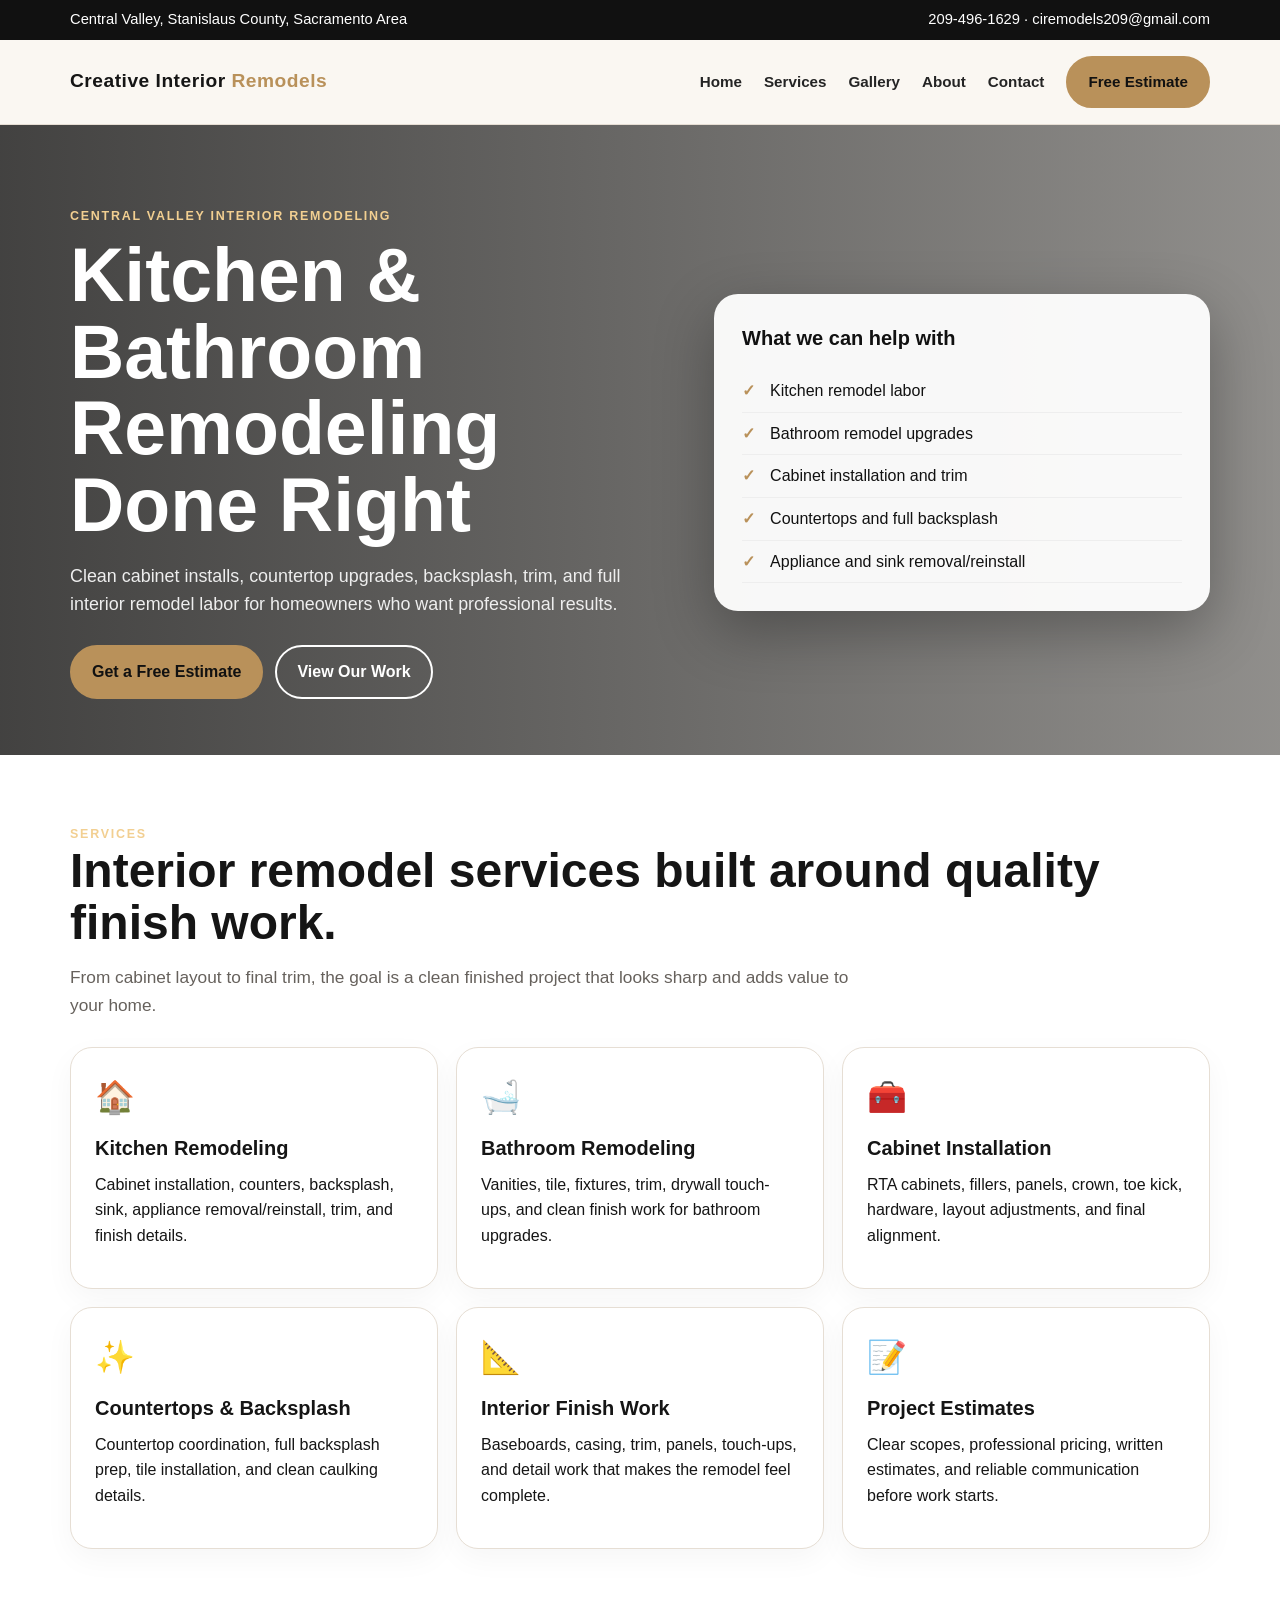
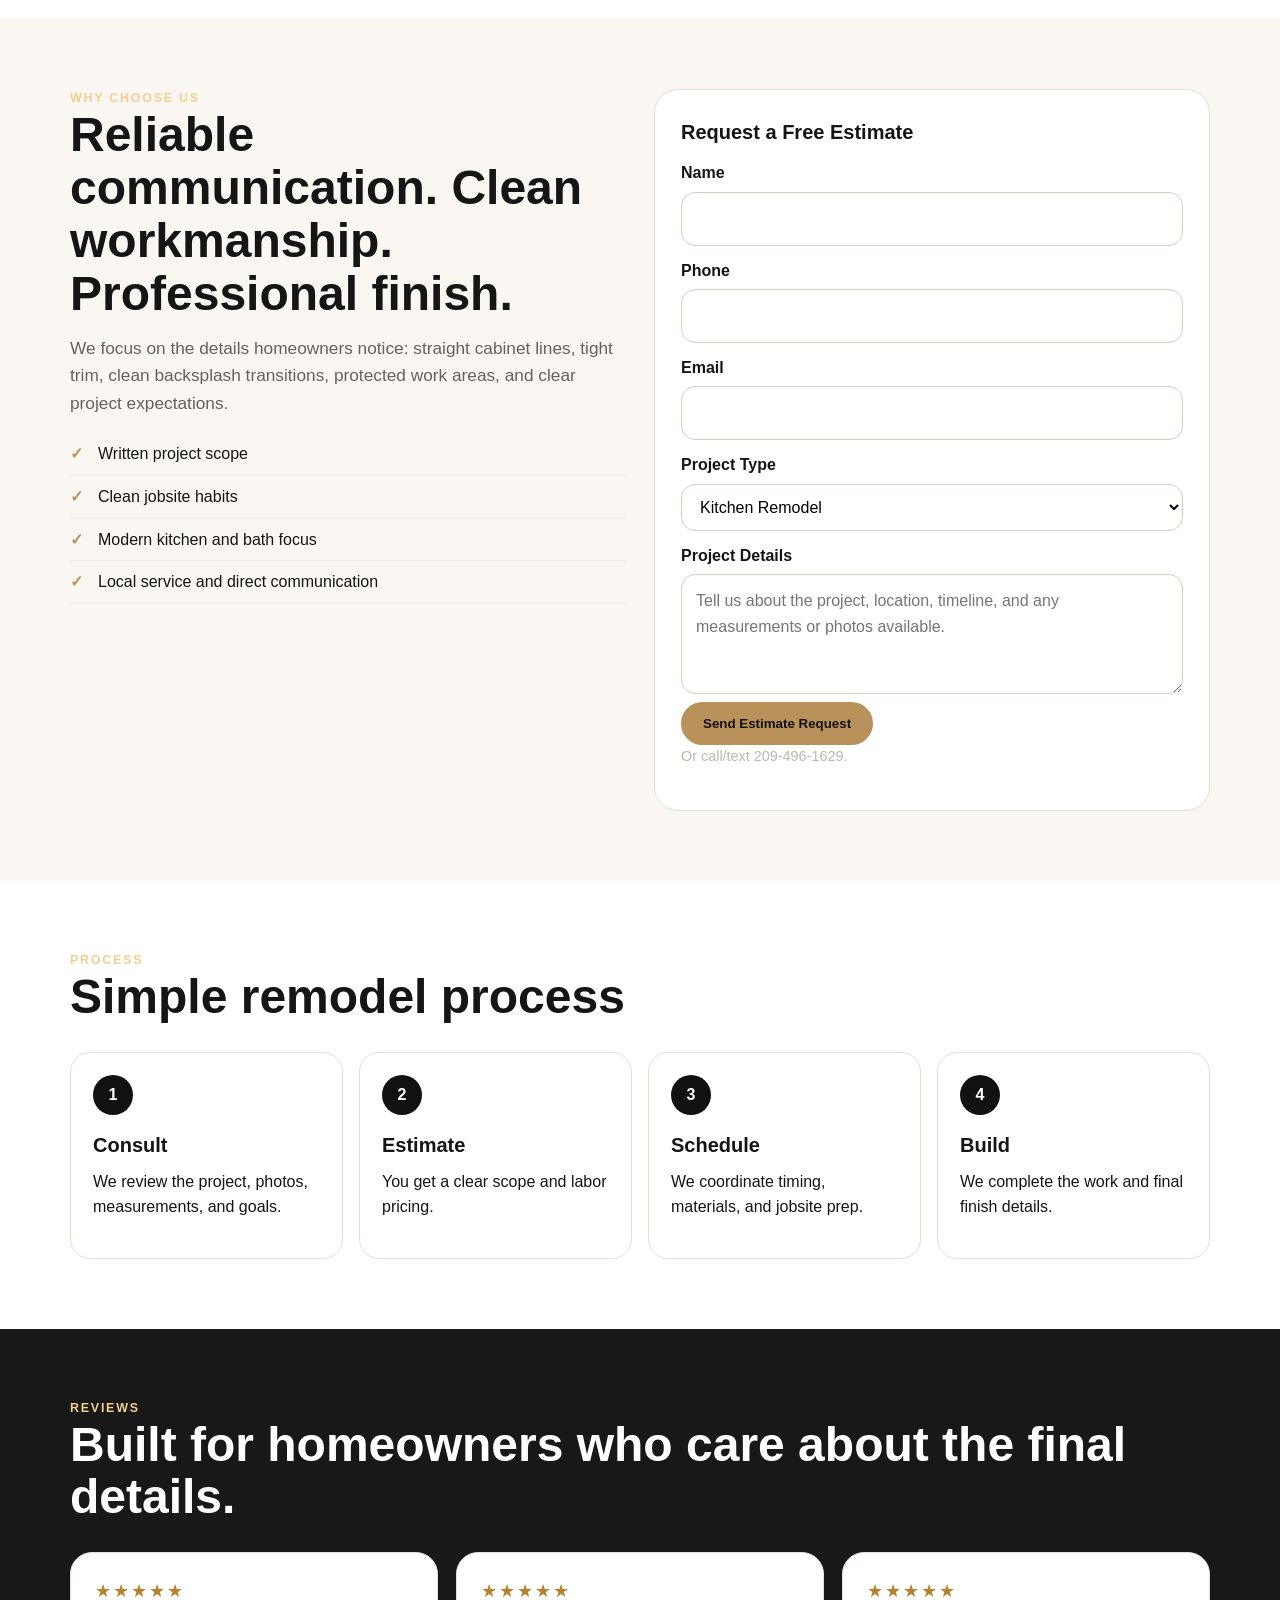
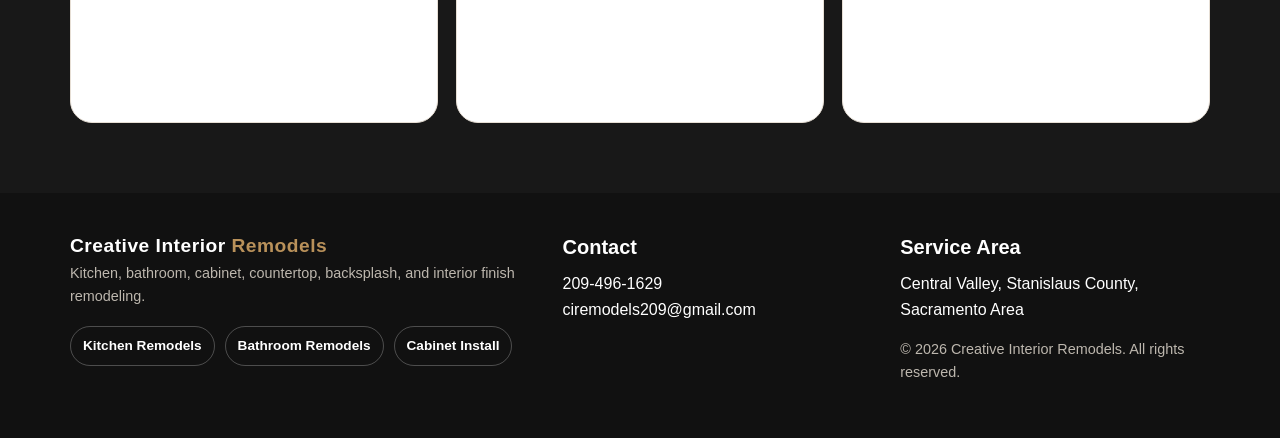
==== index.html @ f7e8094f "Add files via upload" ====
<!doctype html>
<html lang="en">
<head>
<meta charset="utf-8">
<meta name="viewport" content="width=device-width, initial-scale=1">
<title>Creative Interior Remodels | Kitchen & Bathroom Remodeling</title>
<meta name="description" content="Kitchen and bathroom remodeling, cabinet installation, countertops, backsplash and interior finish work.">
<link rel="stylesheet" href="style.css">
</head>
<body>
<div class="topbar"><div class="container"><span>Central Valley, Stanislaus County, Sacramento Area</span><span><a href="tel:12094961629">209-496-1629</a> · <a href="mailto:ciremodels209@gmail.com">ciremodels209@gmail.com</a></span></div></div>
<header class="nav"><div class="container nav-inner">
<a class="logo" href="index.html">Creative Interior <span>Remodels</span></a>
<nav class="menu">
<a href="index.html">Home</a><a href="services.html">Services</a><a href="gallery.html">Gallery</a><a href="about.html">About</a><a href="contact.html">Contact</a>
<a class="btn gold" href="contact.html">Free Estimate</a>
</nav></div></header>

<section class="hero"><div class="container hero-grid">
<div><div class="eyebrow">Central Valley Interior Remodeling</div><h1>Kitchen & Bathroom Remodeling Done Right</h1>
<p>Clean cabinet installs, countertop upgrades, backsplash, trim, and full interior remodel labor for homeowners who want professional results.</p>
<div class="hero-actions"><a class="btn gold" href="contact.html">Get a Free Estimate</a><a class="btn secondary" style="color:#fff;border-color:#fff" href="gallery.html">View Our Work</a></div></div>
<div class="hero-card"><h3>What we can help with</h3><ul class="checklist"><li>Kitchen remodel labor</li><li>Bathroom remodel upgrades</li><li>Cabinet installation and trim</li><li>Countertops and full backsplash</li><li>Appliance and sink removal/reinstall</li></ul></div>
</div></section>
<section class="section white"><div class="container"><div class="eyebrow">Services</div><h2>Interior remodel services built around quality finish work.</h2><p class="lead">From cabinet layout to final trim, the goal is a clean finished project that looks sharp and adds value to your home.</p>
<div class="cards">
<div class="card"><div class="icon">🏠</div><h3>Kitchen Remodeling</h3><p>Cabinet installation, counters, backsplash, sink, appliance removal/reinstall, trim, and finish details.</p></div>
<div class="card"><div class="icon">🛁</div><h3>Bathroom Remodeling</h3><p>Vanities, tile, fixtures, trim, drywall touch-ups, and clean finish work for bathroom upgrades.</p></div>
<div class="card"><div class="icon">🧰</div><h3>Cabinet Installation</h3><p>RTA cabinets, fillers, panels, crown, toe kick, hardware, layout adjustments, and final alignment.</p></div>
<div class="card"><div class="icon">✨</div><h3>Countertops & Backsplash</h3><p>Countertop coordination, full backsplash prep, tile installation, and clean caulking details.</p></div>
<div class="card"><div class="icon">📐</div><h3>Interior Finish Work</h3><p>Baseboards, casing, trim, panels, touch-ups, and detail work that makes the remodel feel complete.</p></div>
<div class="card"><div class="icon">📝</div><h3>Project Estimates</h3><p>Clear scopes, professional pricing, written estimates, and reliable communication before work starts.</p></div>
</div>
</div></section>
<section class="section"><div class="container grid-2"><div><div class="eyebrow">Why Choose Us</div><h2>Reliable communication. Clean workmanship. Professional finish.</h2><p class="lead">We focus on the details homeowners notice: straight cabinet lines, tight trim, clean backsplash transitions, protected work areas, and clear project expectations.</p><ul class="checklist"><li>Written project scope</li><li>Clean jobsite habits</li><li>Modern kitchen and bath focus</li><li>Local service and direct communication</li></ul></div>
<form class="form" action="mailto:ciremodels209@gmail.com" method="post" enctype="text/plain">
<h3>Request a Free Estimate</h3>
<label>Name</label><input name="Name" required>
<label>Phone</label><input name="Phone" required>
<label>Email</label><input name="Email">
<label>Project Type</label><select name="Project Type"><option>Kitchen Remodel</option><option>Bathroom Remodel</option><option>Cabinet Installation</option><option>Countertops / Backsplash</option><option>Other Interior Remodel</option></select>
<label>Project Details</label><textarea name="Project Details" placeholder="Tell us about the project, location, timeline, and any measurements or photos available."></textarea>
<button class="btn gold" type="submit">Send Estimate Request</button>
<p class="small">Or call/text <a href="tel:12094961629">209-496-1629</a>.</p>
</form>
</div></section>
<section class="section white"><div class="container"><div class="eyebrow">Process</div><h2>Simple remodel process</h2><div class="process"><div class="step"><h3>Consult</h3><p>We review the project, photos, measurements, and goals.</p></div><div class="step"><h3>Estimate</h3><p>You get a clear scope and labor pricing.</p></div><div class="step"><h3>Schedule</h3><p>We coordinate timing, materials, and jobsite prep.</p></div><div class="step"><h3>Build</h3><p>We complete the work and final finish details.</p></div></div></div></section>
<section class="section dark"><div class="container"><div class="eyebrow">Reviews</div><h2>Built for homeowners who care about the final details.</h2><div class="cards"><div class="review"><div class="stars">★★★★★</div><p>Professional, clean, and detail oriented from start to finish.</p><b>Kitchen Remodel Client</b></div><div class="review"><div class="stars">★★★★★</div><p>The cabinets, trim, and finish work came out clean and modern.</p><b>Cabinet Install Client</b></div><div class="review"><div class="stars">★★★★★</div><p>Great communication and reliable work on our interior remodel.</p><b>Bathroom Remodel Client</b></div></div></div></section>

<footer class="footer"><div class="container footer-grid">
<div><div class="logo">Creative Interior <span>Remodels</span></div><p class="small">Kitchen, bathroom, cabinet, countertop, backsplash, and interior finish remodeling.</p><div class="badges"><span class="badge">Kitchen Remodels</span><span class="badge">Bathroom Remodels</span><span class="badge">Cabinet Install</span></div></div>
<div><h3>Contact</h3><p><a href="tel:12094961629">209-496-1629</a><br><a href="mailto:ciremodels209@gmail.com">ciremodels209@gmail.com</a></p></div>
<div><h3>Service Area</h3><p>Central Valley, Stanislaus County, Sacramento Area</p><p class="small">© 2026 Creative Interior Remodels. All rights reserved.</p></div>
</div></footer>
</body></html>
---- style.css ----
:root{
  --bg:#faf7f2;
  --card:#ffffff;
  --ink:#151515;
  --muted:#66615c;
  --charcoal:#242424;
  --gray:#5f6368;
  --line:#e6ded4;
  --accent:#b9915a;
}
*{box-sizing:border-box}
html{scroll-behavior:smooth}
body{margin:0;font-family:Inter,Arial,sans-serif;background:var(--bg);color:var(--ink);line-height:1.6}
a{color:inherit;text-decoration:none}
img{max-width:100%;display:block}
.container{width:min(1140px,92%);margin:auto}
.topbar{background:#111;color:#fff;font-size:.92rem}
.topbar .container{display:flex;justify-content:space-between;gap:16px;padding:8px 0;flex-wrap:wrap}
.nav{background:rgba(250,247,242,.94);backdrop-filter:blur(10px);position:sticky;top:0;z-index:10;border-bottom:1px solid var(--line)}
.nav-inner{display:flex;align-items:center;justify-content:space-between;padding:16px 0}
.logo{font-weight:900;letter-spacing:.5px;font-size:1.2rem}
.logo span{color:var(--accent)}
.menu{display:flex;gap:22px;align-items:center}
.menu a{font-weight:700;font-size:.95rem;color:#242424}
.btn{display:inline-flex;align-items:center;justify-content:center;background:var(--charcoal);color:#fff;border-radius:999px;padding:12px 20px;font-weight:800;border:2px solid var(--charcoal);transition:.2s}
.btn:hover{transform:translateY(-1px);background:#000}
.btn.secondary{background:transparent;color:var(--charcoal)}
.btn.gold{background:var(--accent);border-color:var(--accent);color:#111}
.hero{padding:82px 0 56px;background:
linear-gradient(90deg,rgba(15,15,15,.78),rgba(15,15,15,.45)),
url('assets/hero-kitchen.svg') center/cover no-repeat;color:#fff}
.hero-grid{display:grid;grid-template-columns:1.1fr .9fr;gap:38px;align-items:center}
.eyebrow{font-weight:900;color:#f2cf91;text-transform:uppercase;letter-spacing:.14em;font-size:.78rem}
h1{font-size:clamp(2.35rem,6vw,4.7rem);line-height:1.02;margin:10px 0 18px}
h2{font-size:clamp(1.8rem,4vw,3rem);line-height:1.1;margin:0 0 14px}
h3{margin:0 0 8px;font-size:1.25rem}
p{margin:0 0 16px}
.hero p{font-size:1.12rem;color:#eee;max-width:720px}
.hero-actions{display:flex;gap:12px;flex-wrap:wrap;margin-top:26px}
.hero-card{background:rgba(255,255,255,.95);color:#111;padding:28px;border-radius:24px;box-shadow:0 20px 60px rgba(0,0,0,.3)}
.checklist{list-style:none;margin:16px 0 0;padding:0}
.checklist li{padding:8px 0 8px 28px;position:relative;border-bottom:1px solid #eee}
.checklist li:before{content:"✓";position:absolute;left:0;color:var(--accent);font-weight:900}
.section{padding:70px 0}
.section.white{background:#fff}
.section.dark{background:#181818;color:#fff}
.lead{color:var(--muted);font-size:1.08rem;max-width:780px}
.dark .lead{color:#d8d3cb}
.cards{display:grid;grid-template-columns:repeat(3,1fr);gap:18px;margin-top:28px}
.card{background:var(--card);border:1px solid var(--line);border-radius:22px;padding:24px;box-shadow:0 10px 30px rgba(0,0,0,.04)}
.card .icon{font-size:2rem;margin-bottom:8px}
.grid-2{display:grid;grid-template-columns:1fr 1fr;gap:28px;align-items:start}
.gallery{display:grid;grid-template-columns:repeat(3,1fr);gap:16px;margin-top:26px}
.gallery .shot{min-height:220px;border-radius:22px;background:#ddd;border:1px solid var(--line);display:flex;align-items:end;padding:18px;font-weight:900;color:#fff;overflow:hidden}
.shot.one{background:linear-gradient(160deg,#333,#777)}
.shot.two{background:linear-gradient(160deg,#8a765d,#262626)}
.shot.three{background:linear-gradient(160deg,#b7b7b7,#222)}
.shot.four{background:linear-gradient(160deg,#4b4b4b,#c7b18a)}
.shot.five{background:linear-gradient(160deg,#1f1f1f,#8d8d8d)}
.shot.six{background:linear-gradient(160deg,#9a8b73,#222)}
.process{counter-reset:step;display:grid;grid-template-columns:repeat(4,1fr);gap:16px;margin-top:28px}
.step{background:#fff;border:1px solid var(--line);border-radius:20px;padding:22px}
.step:before{counter-increment:step;content:counter(step);display:grid;place-items:center;width:40px;height:40px;border-radius:50%;background:#111;color:#fff;font-weight:900;margin-bottom:14px}
.review{background:#fff;border:1px solid var(--line);border-radius:22px;padding:24px}
.stars{letter-spacing:2px;color:#b6822b;font-size:1.1rem}
.form{background:#fff;border:1px solid var(--line);border-radius:24px;padding:26px}
label{display:block;font-weight:800;margin:12px 0 6px}
input,select,textarea{width:100%;padding:13px 14px;border-radius:14px;border:1px solid #d8cec1;font:inherit;background:#fff}
textarea{min-height:120px}
.footer{background:#111;color:#fff;padding:38px 0}
.footer-grid{display:grid;grid-template-columns:1.2fr .8fr .8fr;gap:28px}
.small{font-size:.9rem;color:#bdb7ae}
.badges{display:flex;gap:10px;flex-wrap:wrap;margin-top:18px}
.badge{padding:8px 12px;border:1px solid rgba(255,255,255,.25);border-radius:999px;font-weight:800;font-size:.85rem}
.service-hero{padding:54px 0;background:#1b1b1b;color:#fff}
@media(max-width:850px){
  .menu{display:none}
  .hero-grid,.grid-2,.footer-grid{grid-template-columns:1fr}
  .cards,.gallery,.process{grid-template-columns:1fr}
  .hero{padding:58px 0 42px}
}
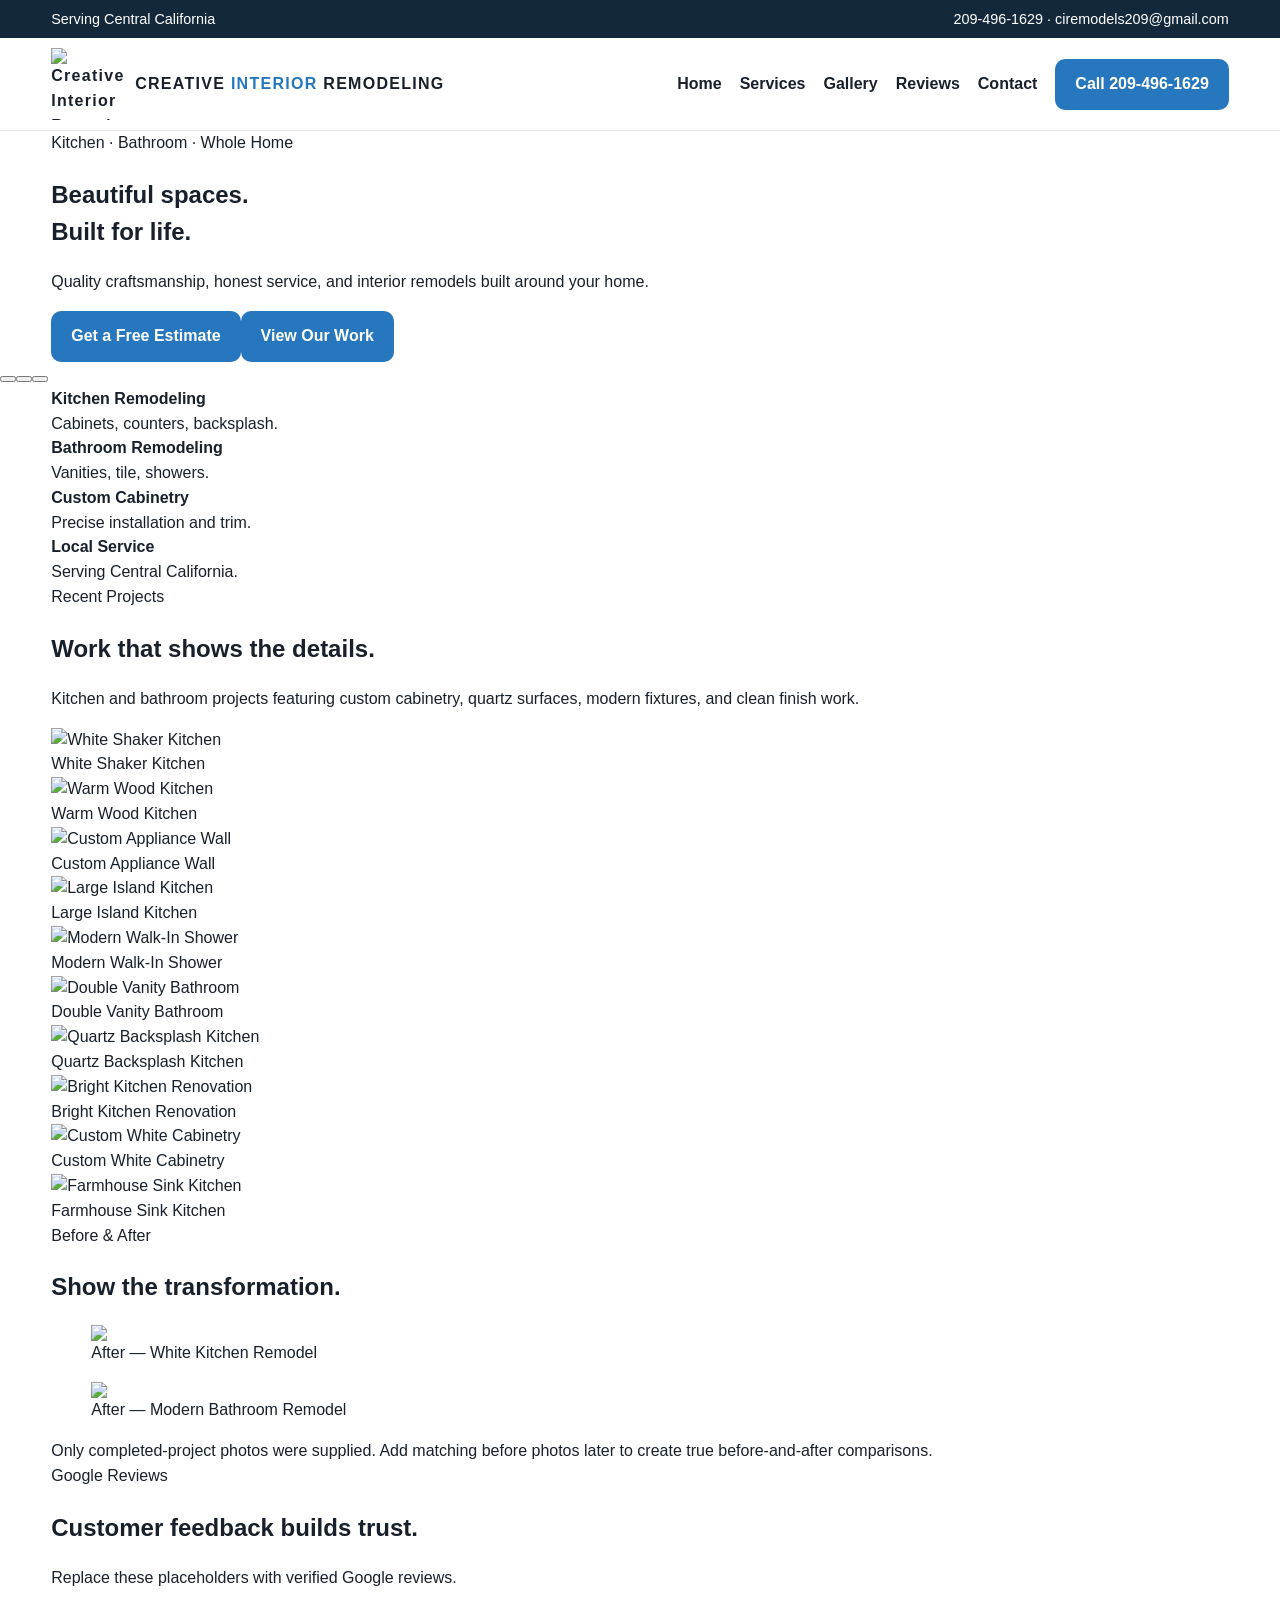
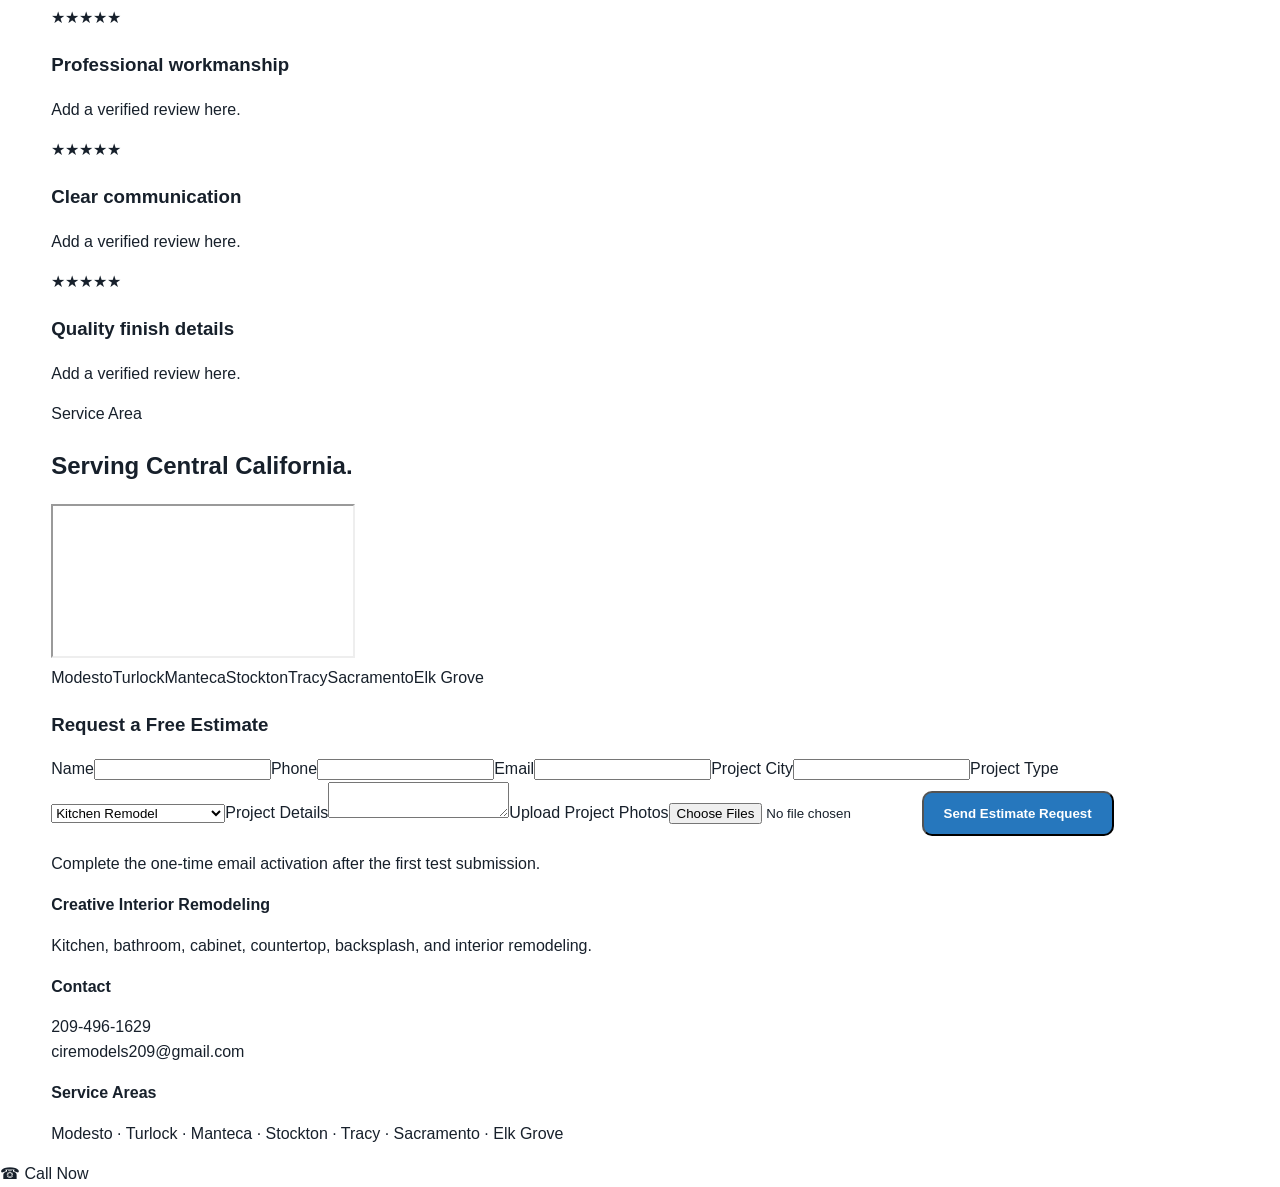
==== commit 3b7643bf: "Add files via upload" ====
--- a/index.html
+++ b/index.html
@@ -1,55 +1 @@
-<!doctype html>
-<html lang="en">
-<head>
-<meta charset="utf-8">
-<meta name="viewport" content="width=device-width, initial-scale=1">
-<title>Creative Interior Remodels | Kitchen & Bathroom Remodeling</title>
-<meta name="description" content="Kitchen and bathroom remodeling, cabinet installation, countertops, backsplash and interior finish work.">
-<link rel="stylesheet" href="style.css">
-</head>
-<body>
-<div class="topbar"><div class="container"><span>Central Valley, Stanislaus County, Sacramento Area</span><span><a href="tel:12094961629">209-496-1629</a> · <a href="mailto:ciremodels209@gmail.com">ciremodels209@gmail.com</a></span></div></div>
-<header class="nav"><div class="container nav-inner">
-<a class="logo" href="index.html">Creative Interior <span>Remodels</span></a>
-<nav class="menu">
-<a href="index.html">Home</a><a href="services.html">Services</a><a href="gallery.html">Gallery</a><a href="about.html">About</a><a href="contact.html">Contact</a>
-<a class="btn gold" href="contact.html">Free Estimate</a>
-</nav></div></header>
-
-<section class="hero"><div class="container hero-grid">
-<div><div class="eyebrow">Central Valley Interior Remodeling</div><h1>Kitchen & Bathroom Remodeling Done Right</h1>
-<p>Clean cabinet installs, countertop upgrades, backsplash, trim, and full interior remodel labor for homeowners who want professional results.</p>
-<div class="hero-actions"><a class="btn gold" href="contact.html">Get a Free Estimate</a><a class="btn secondary" style="color:#fff;border-color:#fff" href="gallery.html">View Our Work</a></div></div>
-<div class="hero-card"><h3>What we can help with</h3><ul class="checklist"><li>Kitchen remodel labor</li><li>Bathroom remodel upgrades</li><li>Cabinet installation and trim</li><li>Countertops and full backsplash</li><li>Appliance and sink removal/reinstall</li></ul></div>
-</div></section>
-<section class="section white"><div class="container"><div class="eyebrow">Services</div><h2>Interior remodel services built around quality finish work.</h2><p class="lead">From cabinet layout to final trim, the goal is a clean finished project that looks sharp and adds value to your home.</p>
-<div class="cards">
-<div class="card"><div class="icon">🏠</div><h3>Kitchen Remodeling</h3><p>Cabinet installation, counters, backsplash, sink, appliance removal/reinstall, trim, and finish details.</p></div>
-<div class="card"><div class="icon">🛁</div><h3>Bathroom Remodeling</h3><p>Vanities, tile, fixtures, trim, drywall touch-ups, and clean finish work for bathroom upgrades.</p></div>
-<div class="card"><div class="icon">🧰</div><h3>Cabinet Installation</h3><p>RTA cabinets, fillers, panels, crown, toe kick, hardware, layout adjustments, and final alignment.</p></div>
-<div class="card"><div class="icon">✨</div><h3>Countertops & Backsplash</h3><p>Countertop coordination, full backsplash prep, tile installation, and clean caulking details.</p></div>
-<div class="card"><div class="icon">📐</div><h3>Interior Finish Work</h3><p>Baseboards, casing, trim, panels, touch-ups, and detail work that makes the remodel feel complete.</p></div>
-<div class="card"><div class="icon">📝</div><h3>Project Estimates</h3><p>Clear scopes, professional pricing, written estimates, and reliable communication before work starts.</p></div>
-</div>
-</div></section>
-<section class="section"><div class="container grid-2"><div><div class="eyebrow">Why Choose Us</div><h2>Reliable communication. Clean workmanship. Professional finish.</h2><p class="lead">We focus on the details homeowners notice: straight cabinet lines, tight trim, clean backsplash transitions, protected work areas, and clear project expectations.</p><ul class="checklist"><li>Written project scope</li><li>Clean jobsite habits</li><li>Modern kitchen and bath focus</li><li>Local service and direct communication</li></ul></div>
-<form class="form" action="mailto:ciremodels209@gmail.com" method="post" enctype="text/plain">
-<h3>Request a Free Estimate</h3>
-<label>Name</label><input name="Name" required>
-<label>Phone</label><input name="Phone" required>
-<label>Email</label><input name="Email">
-<label>Project Type</label><select name="Project Type"><option>Kitchen Remodel</option><option>Bathroom Remodel</option><option>Cabinet Installation</option><option>Countertops / Backsplash</option><option>Other Interior Remodel</option></select>
-<label>Project Details</label><textarea name="Project Details" placeholder="Tell us about the project, location, timeline, and any measurements or photos available."></textarea>
-<button class="btn gold" type="submit">Send Estimate Request</button>
-<p class="small">Or call/text <a href="tel:12094961629">209-496-1629</a>.</p>
-</form>
-</div></section>
-<section class="section white"><div class="container"><div class="eyebrow">Process</div><h2>Simple remodel process</h2><div class="process"><div class="step"><h3>Consult</h3><p>We review the project, photos, measurements, and goals.</p></div><div class="step"><h3>Estimate</h3><p>You get a clear scope and labor pricing.</p></div><div class="step"><h3>Schedule</h3><p>We coordinate timing, materials, and jobsite prep.</p></div><div class="step"><h3>Build</h3><p>We complete the work and final finish details.</p></div></div></div></section>
-<section class="section dark"><div class="container"><div class="eyebrow">Reviews</div><h2>Built for homeowners who care about the final details.</h2><div class="cards"><div class="review"><div class="stars">★★★★★</div><p>Professional, clean, and detail oriented from start to finish.</p><b>Kitchen Remodel Client</b></div><div class="review"><div class="stars">★★★★★</div><p>The cabinets, trim, and finish work came out clean and modern.</p><b>Cabinet Install Client</b></div><div class="review"><div class="stars">★★★★★</div><p>Great communication and reliable work on our interior remodel.</p><b>Bathroom Remodel Client</b></div></div></div></section>
-
-<footer class="footer"><div class="container footer-grid">
-<div><div class="logo">Creative Interior <span>Remodels</span></div><p class="small">Kitchen, bathroom, cabinet, countertop, backsplash, and interior finish remodeling.</p><div class="badges"><span class="badge">Kitchen Remodels</span><span class="badge">Bathroom Remodels</span><span class="badge">Cabinet Install</span></div></div>
-<div><h3>Contact</h3><p><a href="tel:12094961629">209-496-1629</a><br><a href="mailto:ciremodels209@gmail.com">ciremodels209@gmail.com</a></p></div>
-<div><h3>Service Area</h3><p>Central Valley, Stanislaus County, Sacramento Area</p><p class="small">© 2026 Creative Interior Remodels. All rights reserved.</p></div>
-</div></footer>
-</body></html>+<!doctype html><html><head><meta charset="utf-8"><meta name="viewport" content="width=device-width,initial-scale=1"><title>Creative Interior Remodeling | Central California</title><meta name="description" content="Kitchen, bathroom, cabinet and interior remodeling in Central California."><link rel="stylesheet" href="style.css"></head><body><div class="top"><div class="container"><span>Serving Central California</span><span><a href="tel:12094961629">209-496-1629</a> · <a href="mailto:ciremodels209@gmail.com">ciremodels209@gmail.com</a></span></div></div><header><div class="container nav"><a class="brand" href="index.html"><img src="assets/images/cir-logo.webp" alt="Creative Interior Remodeling logo"><div>CREATIVE <span>INTERIOR</span> REMODELING</div></a><nav class="menu"><a href="index.html">Home</a><a href="services.html">Services</a><a href="gallery.html">Gallery</a><a href="reviews.html">Reviews</a><a href="contact.html">Contact</a><a class="btn" href="tel:12094961629">Call 209-496-1629</a></nav></div></header><section class="hero"><div class="slider"><div class="slide active" style="background-image:url('assets/images/project-04.webp')"></div><div class="slide" style="background-image:url('assets/images/project-01.webp')"></div><div class="slide" style="background-image:url('assets/images/project-10.webp')"></div><div class="container hero-copy"><div class="eyebrow">Kitchen · Bathroom · Whole Home</div><h1>Beautiful spaces.<br>Built for <span>life.</span></h1><p>Quality craftsmanship, honest service, and interior remodels built around your home.</p><div class="actions"><a class="btn" href="contact.html">Get a Free Estimate</a><a class="btn alt" href="gallery.html">View Our Work</a></div></div><div class="dots"><button class="dot active"></button><button class="dot"></button><button class="dot"></button></div></div></section><section class="trust"><div class="container trustgrid"><div><b>Kitchen Remodeling</b><br>Cabinets, counters, backsplash.</div><div><b>Bathroom Remodeling</b><br>Vanities, tile, showers.</div><div><b>Custom Cabinetry</b><br>Precise installation and trim.</div><div><b>Local Service</b><br>Serving Central California.</div></div></section><section class="section"><div class="container"><div class="eyebrow">Recent Projects</div><h2>Work that shows the details.</h2><p class="lead">Kitchen and bathroom projects featuring custom cabinetry, quartz surfaces, modern fixtures, and clean finish work.</p><div class="projects"><article class="project"><img loading="lazy" src="assets/images/project-01.webp" alt="White Shaker Kitchen"><div class="cap">White Shaker Kitchen</div></article><article class="project"><img loading="lazy" src="assets/images/project-02.webp" alt="Warm Wood Kitchen"><div class="cap">Warm Wood Kitchen</div></article><article class="project"><img loading="lazy" src="assets/images/project-03.webp" alt="Custom Appliance Wall"><div class="cap">Custom Appliance Wall</div></article><article class="project"><img loading="lazy" src="assets/images/project-04.webp" alt="Large Island Kitchen"><div class="cap">Large Island Kitchen</div></article><article class="project"><img loading="lazy" src="assets/images/project-05.webp" alt="Modern Walk-In Shower"><div class="cap">Modern Walk-In Shower</div></article><article class="project"><img loading="lazy" src="assets/images/project-06.webp" alt="Double Vanity Bathroom"><div class="cap">Double Vanity Bathroom</div></article><article class="project"><img loading="lazy" src="assets/images/project-07.webp" alt="Quartz Backsplash Kitchen"><div class="cap">Quartz Backsplash Kitchen</div></article><article class="project"><img loading="lazy" src="assets/images/project-08.webp" alt="Bright Kitchen Renovation"><div class="cap">Bright Kitchen Renovation</div></article><article class="project"><img loading="lazy" src="assets/images/project-09.webp" alt="Custom White Cabinetry"><div class="cap">Custom White Cabinetry</div></article><article class="project"><img loading="lazy" src="assets/images/project-10.webp" alt="Farmhouse Sink Kitchen"><div class="cap">Farmhouse Sink Kitchen</div></article></div></div></section><section class="section light"><div class="container"><div class="eyebrow">Before & After</div><h2>Show the transformation.</h2><div class="compare"><figure><img src="assets/images/project-07.webp"><figcaption>After — White Kitchen Remodel</figcaption></figure><figure><img src="assets/images/project-05.webp"><figcaption>After — Modern Bathroom Remodel</figcaption></figure></div><div class="notice">Only completed-project photos were supplied. Add matching before photos later to create true before-and-after comparisons.</div></div></section><section class="section dark"><div class="container"><div class="eyebrow">Google Reviews</div><h2>Customer feedback builds trust.</h2><p class="lead">Replace these placeholders with verified Google reviews.</p><div class="reviews"><div class="review">★★★★★<h3>Professional workmanship</h3><p>Add a verified review here.</p></div><div class="review">★★★★★<h3>Clear communication</h3><p>Add a verified review here.</p></div><div class="review">★★★★★<h3>Quality finish details</h3><p>Add a verified review here.</p></div></div></div></section><section class="section"><div class="container grid2"><div><div class="eyebrow">Service Area</div><h2>Serving Central California.</h2><iframe class="map" loading="lazy" src="https://www.google.com/maps?q=Modesto%2C%20California&output=embed"></iframe><div class="citylinks"><a href="cities/modesto.html">Modesto</a><a href="cities/turlock.html">Turlock</a><a href="cities/manteca.html">Manteca</a><a href="cities/stockton.html">Stockton</a><a href="cities/tracy.html">Tracy</a><a href="cities/sacramento.html">Sacramento</a><a href="cities/elk-grove.html">Elk Grove</a></div></div><form action="https://formsubmit.co/ciremodels209@gmail.com" method="POST" enctype="multipart/form-data"><input type="hidden" name="_subject" value="New Website Estimate Request"><input type="hidden" name="_captcha" value="false"><h3>Request a Free Estimate</h3><label>Name</label><input name="name" required><label>Phone</label><input name="phone" required><label>Email</label><input type="email" name="email" required><label>Project City</label><input name="city" required><label>Project Type</label><select name="project_type"><option>Kitchen Remodel</option><option>Bathroom Remodel</option><option>Cabinet Installation</option><option>Countertops / Backsplash</option><option>Other</option></select><label>Project Details</label><textarea name="details" required></textarea><label>Upload Project Photos</label><input type="file" name="attachment" accept="image/*" multiple><button class="btn" type="submit">Send Estimate Request</button><p class="small">Complete the one-time email activation after the first test submission.</p></form></div></section><footer class="footer"><div class="container footergrid"><div><b>Creative Interior Remodeling</b><p class="small">Kitchen, bathroom, cabinet, countertop, backsplash, and interior remodeling.</p></div><div><b>Contact</b><p><a href="tel:12094961629">209-496-1629</a><br><a href="mailto:ciremodels209@gmail.com">ciremodels209@gmail.com</a></p></div><div><b>Service Areas</b><p><a href="cities/modesto.html">Modesto</a> · <a href="cities/turlock.html">Turlock</a> · <a href="cities/manteca.html">Manteca</a> · <a href="cities/stockton.html">Stockton</a> · <a href="cities/tracy.html">Tracy</a> · <a href="cities/sacramento.html">Sacramento</a> · <a href="cities/elk-grove.html">Elk Grove</a></p></div></div></footer><a class="mobile-call" href="tel:12094961629">☎ Call Now</a><script src="script.js"></script></body></html>
--- a/style.css
+++ b/style.css
@@ -1,82 +1,11 @@
 
-:root{
-  --bg:#faf7f2;
-  --card:#ffffff;
-  --ink:#151515;
-  --muted:#66615c;
-  --charcoal:#242424;
-  --gray:#5f6368;
-  --line:#e6ded4;
-  --accent:#b9915a;
-}
-*{box-sizing:border-box}
-html{scroll-behavior:smooth}
-body{margin:0;font-family:Inter,Arial,sans-serif;background:var(--bg);color:var(--ink);line-height:1.6}
-a{color:inherit;text-decoration:none}
-img{max-width:100%;display:block}
-.container{width:min(1140px,92%);margin:auto}
-.topbar{background:#111;color:#fff;font-size:.92rem}
-.topbar .container{display:flex;justify-content:space-between;gap:16px;padding:8px 0;flex-wrap:wrap}
-.nav{background:rgba(250,247,242,.94);backdrop-filter:blur(10px);position:sticky;top:0;z-index:10;border-bottom:1px solid var(--line)}
-.nav-inner{display:flex;align-items:center;justify-content:space-between;padding:16px 0}
-.logo{font-weight:900;letter-spacing:.5px;font-size:1.2rem}
-.logo span{color:var(--accent)}
-.menu{display:flex;gap:22px;align-items:center}
-.menu a{font-weight:700;font-size:.95rem;color:#242424}
-.btn{display:inline-flex;align-items:center;justify-content:center;background:var(--charcoal);color:#fff;border-radius:999px;padding:12px 20px;font-weight:800;border:2px solid var(--charcoal);transition:.2s}
-.btn:hover{transform:translateY(-1px);background:#000}
-.btn.secondary{background:transparent;color:var(--charcoal)}
-.btn.gold{background:var(--accent);border-color:var(--accent);color:#111}
-.hero{padding:82px 0 56px;background:
-linear-gradient(90deg,rgba(15,15,15,.78),rgba(15,15,15,.45)),
-url('assets/hero-kitchen.svg') center/cover no-repeat;color:#fff}
-.hero-grid{display:grid;grid-template-columns:1.1fr .9fr;gap:38px;align-items:center}
-.eyebrow{font-weight:900;color:#f2cf91;text-transform:uppercase;letter-spacing:.14em;font-size:.78rem}
-h1{font-size:clamp(2.35rem,6vw,4.7rem);line-height:1.02;margin:10px 0 18px}
-h2{font-size:clamp(1.8rem,4vw,3rem);line-height:1.1;margin:0 0 14px}
-h3{margin:0 0 8px;font-size:1.25rem}
-p{margin:0 0 16px}
-.hero p{font-size:1.12rem;color:#eee;max-width:720px}
-.hero-actions{display:flex;gap:12px;flex-wrap:wrap;margin-top:26px}
-.hero-card{background:rgba(255,255,255,.95);color:#111;padding:28px;border-radius:24px;box-shadow:0 20px 60px rgba(0,0,0,.3)}
-.checklist{list-style:none;margin:16px 0 0;padding:0}
-.checklist li{padding:8px 0 8px 28px;position:relative;border-bottom:1px solid #eee}
-.checklist li:before{content:"✓";position:absolute;left:0;color:var(--accent);font-weight:900}
-.section{padding:70px 0}
-.section.white{background:#fff}
-.section.dark{background:#181818;color:#fff}
-.lead{color:var(--muted);font-size:1.08rem;max-width:780px}
-.dark .lead{color:#d8d3cb}
-.cards{display:grid;grid-template-columns:repeat(3,1fr);gap:18px;margin-top:28px}
-.card{background:var(--card);border:1px solid var(--line);border-radius:22px;padding:24px;box-shadow:0 10px 30px rgba(0,0,0,.04)}
-.card .icon{font-size:2rem;margin-bottom:8px}
-.grid-2{display:grid;grid-template-columns:1fr 1fr;gap:28px;align-items:start}
-.gallery{display:grid;grid-template-columns:repeat(3,1fr);gap:16px;margin-top:26px}
-.gallery .shot{min-height:220px;border-radius:22px;background:#ddd;border:1px solid var(--line);display:flex;align-items:end;padding:18px;font-weight:900;color:#fff;overflow:hidden}
-.shot.one{background:linear-gradient(160deg,#333,#777)}
-.shot.two{background:linear-gradient(160deg,#8a765d,#262626)}
-.shot.three{background:linear-gradient(160deg,#b7b7b7,#222)}
-.shot.four{background:linear-gradient(160deg,#4b4b4b,#c7b18a)}
-.shot.five{background:linear-gradient(160deg,#1f1f1f,#8d8d8d)}
-.shot.six{background:linear-gradient(160deg,#9a8b73,#222)}
-.process{counter-reset:step;display:grid;grid-template-columns:repeat(4,1fr);gap:16px;margin-top:28px}
-.step{background:#fff;border:1px solid var(--line);border-radius:20px;padding:22px}
-.step:before{counter-increment:step;content:counter(step);display:grid;place-items:center;width:40px;height:40px;border-radius:50%;background:#111;color:#fff;font-weight:900;margin-bottom:14px}
-.review{background:#fff;border:1px solid var(--line);border-radius:22px;padding:24px}
-.stars{letter-spacing:2px;color:#b6822b;font-size:1.1rem}
-.form{background:#fff;border:1px solid var(--line);border-radius:24px;padding:26px}
-label{display:block;font-weight:800;margin:12px 0 6px}
-input,select,textarea{width:100%;padding:13px 14px;border-radius:14px;border:1px solid #d8cec1;font:inherit;background:#fff}
-textarea{min-height:120px}
-.footer{background:#111;color:#fff;padding:38px 0}
-.footer-grid{display:grid;grid-template-columns:1.2fr .8fr .8fr;gap:28px}
-.small{font-size:.9rem;color:#bdb7ae}
-.badges{display:flex;gap:10px;flex-wrap:wrap;margin-top:18px}
-.badge{padding:8px 12px;border:1px solid rgba(255,255,255,.25);border-radius:999px;font-weight:800;font-size:.85rem}
-.service-hero{padding:54px 0;background:#1b1b1b;color:#fff}
-@media(max-width:850px){
-  .menu{display:none}
-  .hero-grid,.grid-2,.footer-grid{grid-template-columns:1fr}
-  .cards,.gallery,.process{grid-template-columns:1fr}
-  .hero{padding:58px 0 42px}
-}
+:root{--navy:#14283c;--blue:#2677bd;--light:#f5f7fa;--ink:#17202b;--muted:#687483;--line:#dfe5eb}
+*{box-sizing:border-box}html{scroll-behavior:smooth}body{margin:0;font-family:Arial,sans-serif;color:var(--ink);line-height:1.55}a{text-decoration:none;color:inherit}img{max-width:100%;display:block}.container{width:min(1180px,92%);margin:auto}
+.top{background:var(--navy);color:#fff;font-size:.9rem}.top .container{display:flex;justify-content:space-between;gap:16px;padding:8px 0;flex-wrap:wrap}
+header{position:sticky;top:0;z-index:20;background:rgba(255,255,255,.96);border-bottom:1px solid var(--line)}.nav{display:flex;align-items:center;justify-content:space-between;gap:20px;padding:10px 0}.brand{display:flex;align-items:center;gap:12px;font-weight:900;letter-spacing:.08em}.brand img{width:72px;height:72px;object-fit:contain}.brand span{color:var(--blue)}.menu{display:flex;gap:18px;align-items:center;font-weight:800}.btn{display:inline-flex;align-items:center;justify-content:center;padding:13px 20px;border-radius:10px;background:var(--blue);color:#fff;font-weight:900;border:2px solid var(--blue}.btn.alt{background:transparent;border-color:#fff}
+.hero{position:relative;color:#fff;background:#111}.slider{height:min(72vh,690px);min-height:540px;position:relative;overflow:hidden}.slide{position:absolute;inset:0;opacity:0;transition:.8s;background-size:cover;background-position:center}.slide.active{opacity:1}.slide:after{content:"";position:absolute;inset:0;background:linear-gradient(90deg,rgba(8,17,26,.9),rgba(8,17,26,.56),rgba(8,17,26,.08))}.hero-copy{position:relative;z-index:2;padding-top:95px;max-width:650px}.eyebrow{text-transform:uppercase;letter-spacing:.16em;font-size:.8rem;font-weight:900;color:#8fc9ff}.hero h1,.page-hero h1{font-size:clamp(2.5rem,6vw,5rem);line-height:1;margin:10px 0 18px}.hero h1 span{color:#55a9ef}.hero p{font-size:1.15rem;color:#e7eef5}.actions{display:flex;gap:12px;flex-wrap:wrap;margin-top:25px}.dots{position:absolute;z-index:3;bottom:18px;left:50%;transform:translateX(-50%);display:flex;gap:9px}.dot{width:11px;height:11px;border:0;border-radius:50%;background:#ffffff70}.dot.active{background:#fff}
+.trust{background:var(--navy);color:#fff}.trustgrid{display:grid;grid-template-columns:repeat(4,1fr)}.trustgrid div{padding:22px;border-right:1px solid #ffffff25}.section{padding:72px 0}.light{background:var(--light)}.dark{background:var(--navy);color:#fff}h2{font-size:clamp(2rem,4vw,3.1rem);line-height:1.08;margin:0 0 12px}.lead{color:var(--muted);font-size:1.08rem;max-width:800px}.dark .lead{color:#d6dee7}
+.projects,.cards,.reviews{display:grid;grid-template-columns:repeat(3,1fr);gap:18px;margin-top:28px}.project{position:relative;border-radius:16px;overflow:hidden}.project img{width:100%;aspect-ratio:4/3;object-fit:cover}.cap{position:absolute;left:0;right:0;bottom:0;padding:44px 16px 14px;background:linear-gradient(transparent,#000c);color:#fff;font-weight:900}.card,.review,form{background:#fff;border:1px solid var(--line);border-radius:18px;padding:24px}.card p,.small{color:var(--muted)}.compare{display:grid;grid-template-columns:1fr 1fr;gap:20px;margin-top:28px}.compare figure{margin:0;background:#fff;border:1px solid var(--line);border-radius:16px;overflow:hidden}.compare img{width:100%;height:390px;object-fit:cover}.compare figcaption{padding:14px 18px;font-weight:900}.notice{margin-top:16px;padding:14px;border-radius:12px;background:#fff8e7;border:1px solid #ecd28d;color:#725813}
+.grid2{display:grid;grid-template-columns:1fr 1fr;gap:28px;align-items:start}.map{width:100%;height:430px;border:0;border-radius:16px}label{display:block;font-weight:800;margin:12px 0 6px}input,select,textarea{width:100%;padding:13px;border:1px solid #ccd5de;border-radius:10px;font:inherit}textarea{min-height:125px}.citylinks{display:flex;gap:9px;flex-wrap:wrap;margin-top:16px}.citylinks a{background:#e8f2fb;color:#145d9e;padding:8px 12px;border-radius:999px;font-weight:800}
+.page-hero{padding:82px 0;color:#fff;background:linear-gradient(90deg,#14283ce8,#14283c66),url('assets/images/project-04.webp') center/cover}.footer{background:#0c1926;color:#fff;padding:42px 0}.footergrid{display:grid;grid-template-columns:1.2fr 1fr 1fr;gap:24px}.mobile-call{display:none;position:fixed;right:16px;bottom:16px;z-index:50;background:#1d9d55;color:#fff;padding:14px 18px;border-radius:999px;font-weight:900;box-shadow:0 8px 25px #0004}
+@media(max-width:900px){.menu{display:none}.trustgrid,.projects,.cards,.reviews,.compare,.grid2,.footergrid{grid-template-columns:1fr}.mobile-call{display:block}.slider{min-height:600px}.brand{font-size:.8rem}}
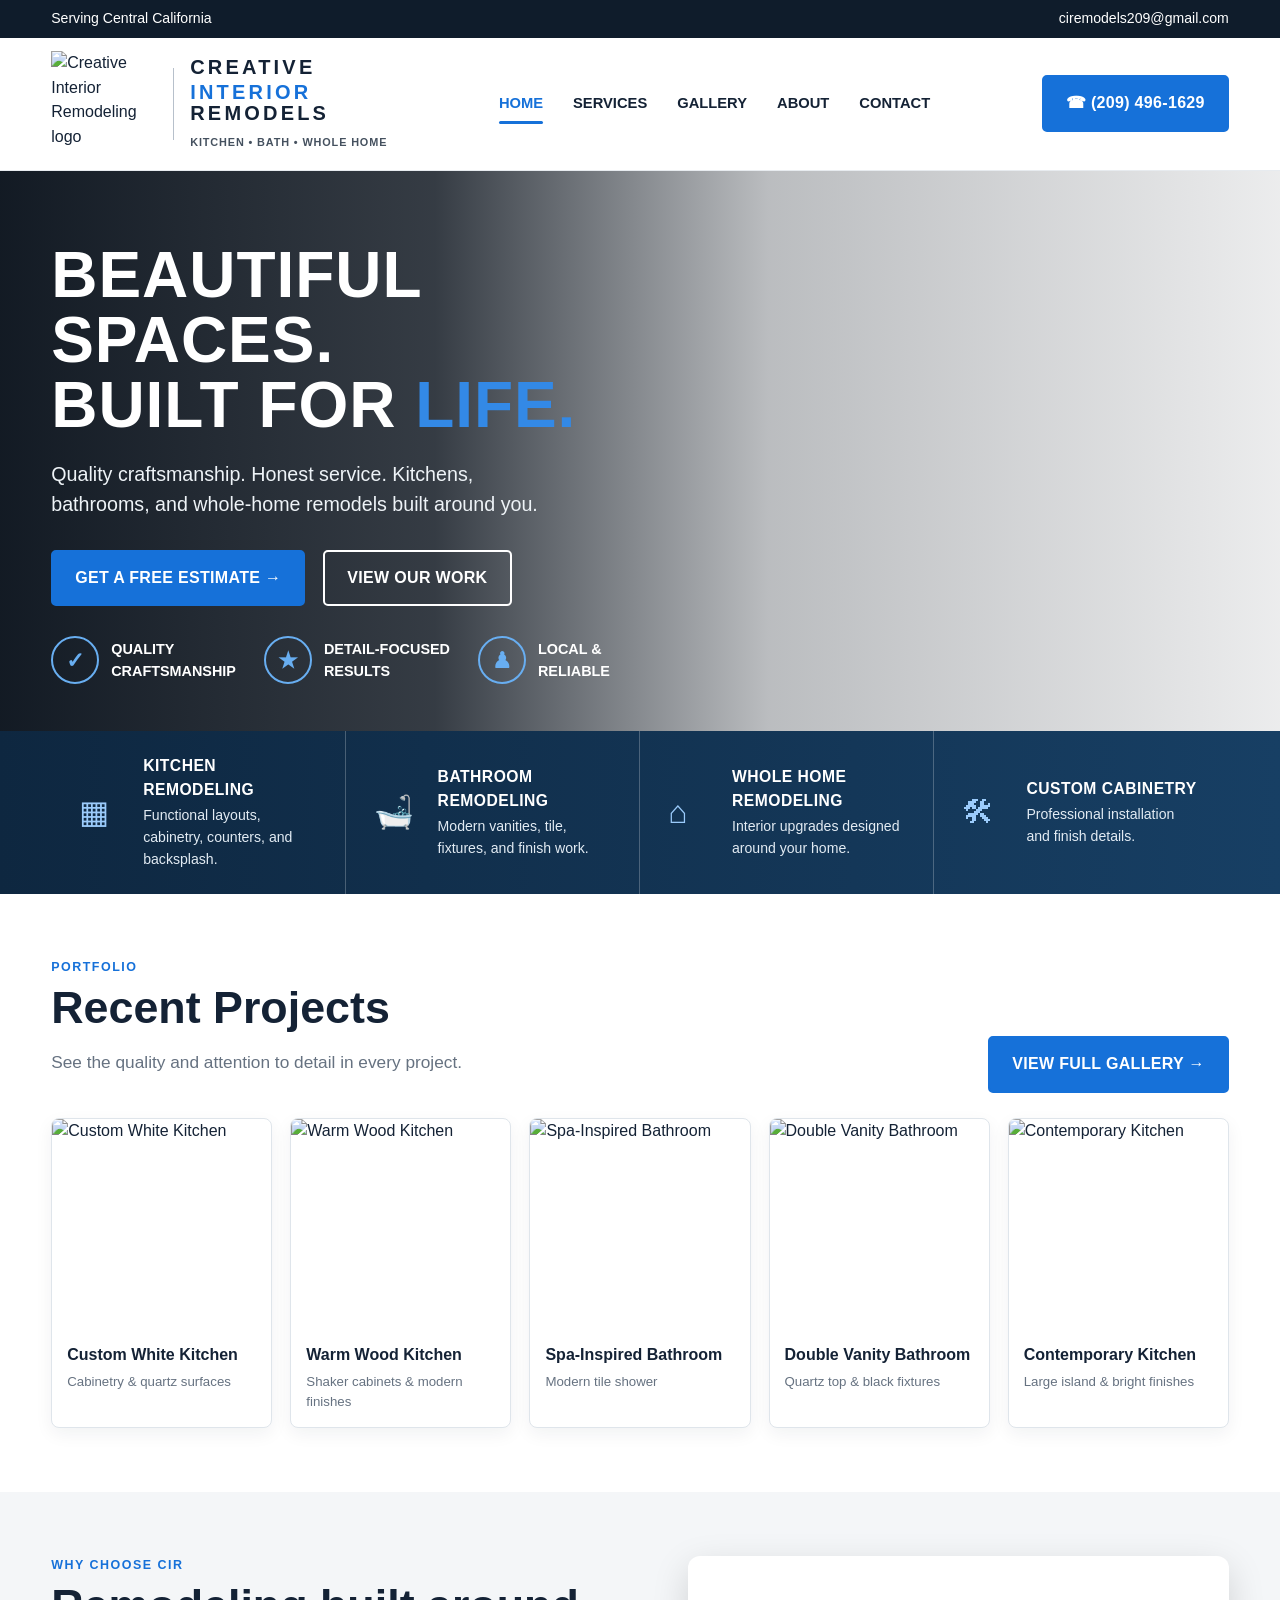
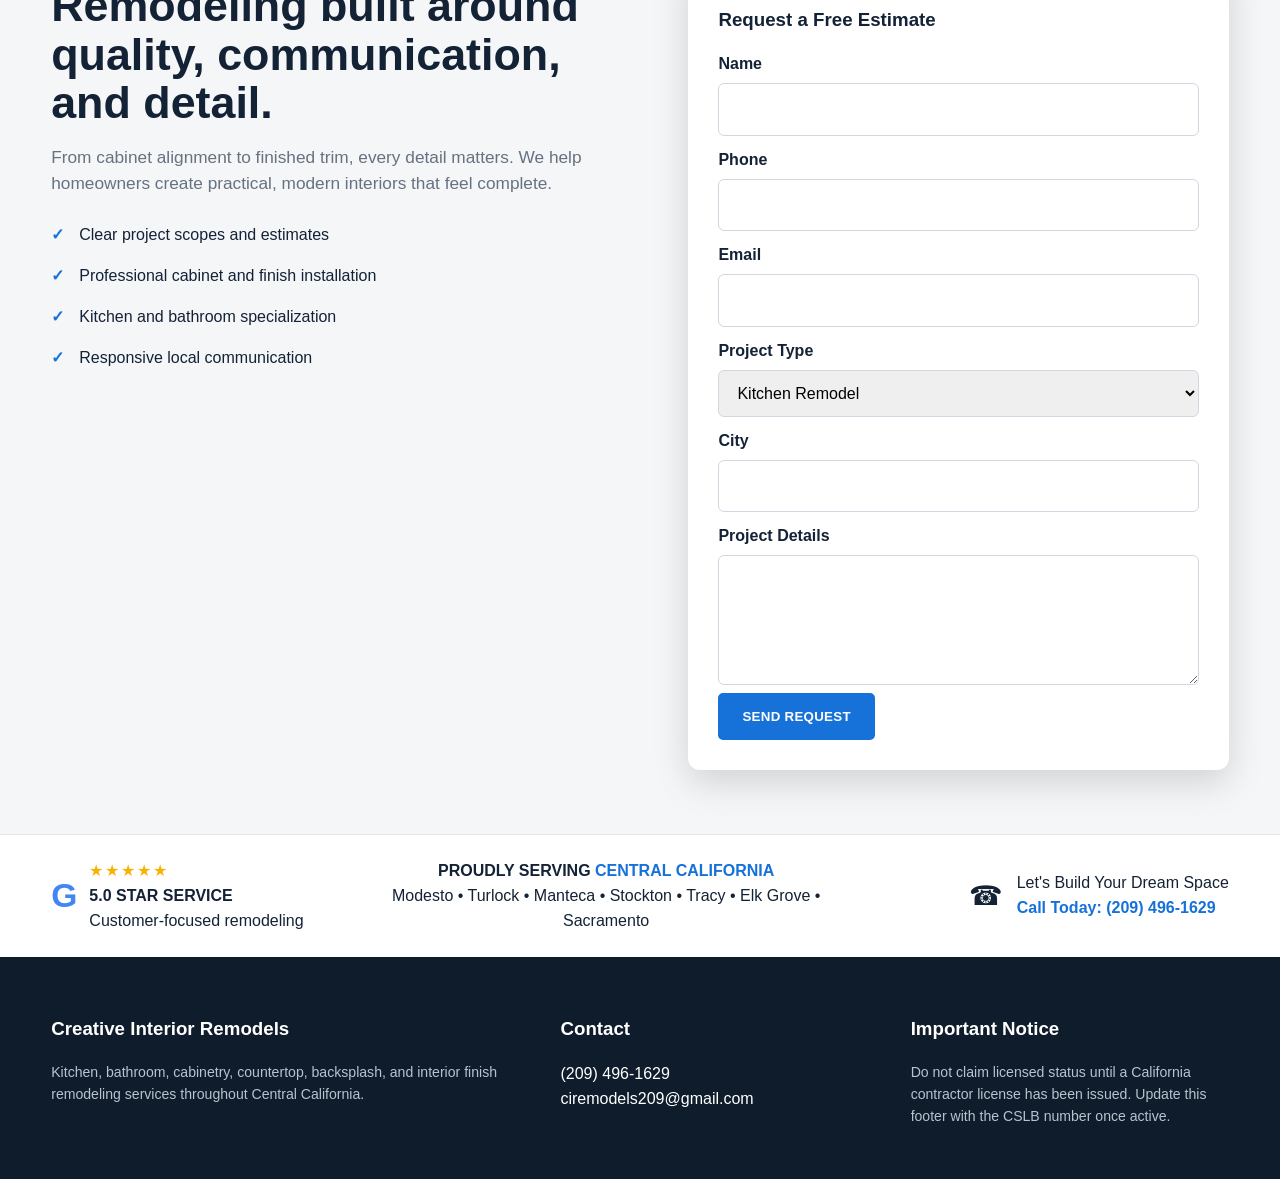
==== commit fcc7c31f: "Add files via upload" ====
--- a/index.html
+++ b/index.html
@@ -1 +1,58 @@
-<!doctype html><html><head><meta charset="utf-8"><meta name="viewport" content="width=device-width,initial-scale=1"><title>Creative Interior Remodeling | Central California</title><meta name="description" content="Kitchen, bathroom, cabinet and interior remodeling in Central California."><link rel="stylesheet" href="style.css"></head><body><div class="top"><div class="container"><span>Serving Central California</span><span><a href="tel:12094961629">209-496-1629</a> · <a href="mailto:ciremodels209@gmail.com">ciremodels209@gmail.com</a></span></div></div><header><div class="container nav"><a class="brand" href="index.html"><img src="assets/images/cir-logo.webp" alt="Creative Interior Remodeling logo"><div>CREATIVE <span>INTERIOR</span> REMODELING</div></a><nav class="menu"><a href="index.html">Home</a><a href="services.html">Services</a><a href="gallery.html">Gallery</a><a href="reviews.html">Reviews</a><a href="contact.html">Contact</a><a class="btn" href="tel:12094961629">Call 209-496-1629</a></nav></div></header><section class="hero"><div class="slider"><div class="slide active" style="background-image:url('assets/images/project-04.webp')"></div><div class="slide" style="background-image:url('assets/images/project-01.webp')"></div><div class="slide" style="background-image:url('assets/images/project-10.webp')"></div><div class="container hero-copy"><div class="eyebrow">Kitchen · Bathroom · Whole Home</div><h1>Beautiful spaces.<br>Built for <span>life.</span></h1><p>Quality craftsmanship, honest service, and interior remodels built around your home.</p><div class="actions"><a class="btn" href="contact.html">Get a Free Estimate</a><a class="btn alt" href="gallery.html">View Our Work</a></div></div><div class="dots"><button class="dot active"></button><button class="dot"></button><button class="dot"></button></div></div></section><section class="trust"><div class="container trustgrid"><div><b>Kitchen Remodeling</b><br>Cabinets, counters, backsplash.</div><div><b>Bathroom Remodeling</b><br>Vanities, tile, showers.</div><div><b>Custom Cabinetry</b><br>Precise installation and trim.</div><div><b>Local Service</b><br>Serving Central California.</div></div></section><section class="section"><div class="container"><div class="eyebrow">Recent Projects</div><h2>Work that shows the details.</h2><p class="lead">Kitchen and bathroom projects featuring custom cabinetry, quartz surfaces, modern fixtures, and clean finish work.</p><div class="projects"><article class="project"><img loading="lazy" src="assets/images/project-01.webp" alt="White Shaker Kitchen"><div class="cap">White Shaker Kitchen</div></article><article class="project"><img loading="lazy" src="assets/images/project-02.webp" alt="Warm Wood Kitchen"><div class="cap">Warm Wood Kitchen</div></article><article class="project"><img loading="lazy" src="assets/images/project-03.webp" alt="Custom Appliance Wall"><div class="cap">Custom Appliance Wall</div></article><article class="project"><img loading="lazy" src="assets/images/project-04.webp" alt="Large Island Kitchen"><div class="cap">Large Island Kitchen</div></article><article class="project"><img loading="lazy" src="assets/images/project-05.webp" alt="Modern Walk-In Shower"><div class="cap">Modern Walk-In Shower</div></article><article class="project"><img loading="lazy" src="assets/images/project-06.webp" alt="Double Vanity Bathroom"><div class="cap">Double Vanity Bathroom</div></article><article class="project"><img loading="lazy" src="assets/images/project-07.webp" alt="Quartz Backsplash Kitchen"><div class="cap">Quartz Backsplash Kitchen</div></article><article class="project"><img loading="lazy" src="assets/images/project-08.webp" alt="Bright Kitchen Renovation"><div class="cap">Bright Kitchen Renovation</div></article><article class="project"><img loading="lazy" src="assets/images/project-09.webp" alt="Custom White Cabinetry"><div class="cap">Custom White Cabinetry</div></article><article class="project"><img loading="lazy" src="assets/images/project-10.webp" alt="Farmhouse Sink Kitchen"><div class="cap">Farmhouse Sink Kitchen</div></article></div></div></section><section class="section light"><div class="container"><div class="eyebrow">Before & After</div><h2>Show the transformation.</h2><div class="compare"><figure><img src="assets/images/project-07.webp"><figcaption>After — White Kitchen Remodel</figcaption></figure><figure><img src="assets/images/project-05.webp"><figcaption>After — Modern Bathroom Remodel</figcaption></figure></div><div class="notice">Only completed-project photos were supplied. Add matching before photos later to create true before-and-after comparisons.</div></div></section><section class="section dark"><div class="container"><div class="eyebrow">Google Reviews</div><h2>Customer feedback builds trust.</h2><p class="lead">Replace these placeholders with verified Google reviews.</p><div class="reviews"><div class="review">★★★★★<h3>Professional workmanship</h3><p>Add a verified review here.</p></div><div class="review">★★★★★<h3>Clear communication</h3><p>Add a verified review here.</p></div><div class="review">★★★★★<h3>Quality finish details</h3><p>Add a verified review here.</p></div></div></div></section><section class="section"><div class="container grid2"><div><div class="eyebrow">Service Area</div><h2>Serving Central California.</h2><iframe class="map" loading="lazy" src="https://www.google.com/maps?q=Modesto%2C%20California&output=embed"></iframe><div class="citylinks"><a href="cities/modesto.html">Modesto</a><a href="cities/turlock.html">Turlock</a><a href="cities/manteca.html">Manteca</a><a href="cities/stockton.html">Stockton</a><a href="cities/tracy.html">Tracy</a><a href="cities/sacramento.html">Sacramento</a><a href="cities/elk-grove.html">Elk Grove</a></div></div><form action="https://formsubmit.co/ciremodels209@gmail.com" method="POST" enctype="multipart/form-data"><input type="hidden" name="_subject" value="New Website Estimate Request"><input type="hidden" name="_captcha" value="false"><h3>Request a Free Estimate</h3><label>Name</label><input name="name" required><label>Phone</label><input name="phone" required><label>Email</label><input type="email" name="email" required><label>Project City</label><input name="city" required><label>Project Type</label><select name="project_type"><option>Kitchen Remodel</option><option>Bathroom Remodel</option><option>Cabinet Installation</option><option>Countertops / Backsplash</option><option>Other</option></select><label>Project Details</label><textarea name="details" required></textarea><label>Upload Project Photos</label><input type="file" name="attachment" accept="image/*" multiple><button class="btn" type="submit">Send Estimate Request</button><p class="small">Complete the one-time email activation after the first test submission.</p></form></div></section><footer class="footer"><div class="container footergrid"><div><b>Creative Interior Remodeling</b><p class="small">Kitchen, bathroom, cabinet, countertop, backsplash, and interior remodeling.</p></div><div><b>Contact</b><p><a href="tel:12094961629">209-496-1629</a><br><a href="mailto:ciremodels209@gmail.com">ciremodels209@gmail.com</a></p></div><div><b>Service Areas</b><p><a href="cities/modesto.html">Modesto</a> · <a href="cities/turlock.html">Turlock</a> · <a href="cities/manteca.html">Manteca</a> · <a href="cities/stockton.html">Stockton</a> · <a href="cities/tracy.html">Tracy</a> · <a href="cities/sacramento.html">Sacramento</a> · <a href="cities/elk-grove.html">Elk Grove</a></p></div></div></footer><a class="mobile-call" href="tel:12094961629">☎ Call Now</a><script src="script.js"></script></body></html>+<!doctype html><html lang="en"><head><meta charset="utf-8"><meta name="viewport" content="width=device-width,initial-scale=1"><title>Creative Interior Remodels | Kitchen & Bathroom Remodeling</title><meta name="description" content="Kitchen, bathroom, cabinetry, countertop, backsplash, and interior remodeling services in Central California."><link rel="stylesheet" href="style.css"></head><body>
+
+<div class="topbar"><div class="container"><span>Serving Central California</span><span><a href="mailto:ciremodels209@gmail.com">ciremodels209@gmail.com</a></span></div></div>
+<header class="site-header"><div class="container nav-wrap">
+<a class="brand" href="index.html">
+<img src="assets/images/cir-logo.png" alt="Creative Interior Remodeling logo">
+<span class="brand-divider"></span>
+<span><span class="brand-text">CREATIVE <span>INTERIOR</span> REMODELS</span><span class="brand-sub">KITCHEN • BATH • WHOLE HOME</span></span>
+</a>
+<nav class="nav"><a class="active" href="index.html">HOME</a><a class="" href="services.html">SERVICES</a><a class="" href="gallery.html">GALLERY</a><a class="" href="about.html">ABOUT</a><a class="" href="contact.html">CONTACT</a></nav>
+<a class="btn call-btn" href="tel:12094961629">☎ (209) 496-1629</a>
+</div></header>
+
+<section class="hero"><div class="container"><div class="hero-inner">
+<h1>BEAUTIFUL SPACES.<br>BUILT FOR <span>LIFE.</span></h1>
+<p>Quality craftsmanship. Honest service. Kitchens, bathrooms, and whole-home remodels built around you.</p>
+<div class="hero-actions"><a class="btn" href="contact.html">GET A FREE ESTIMATE →</a><a class="btn outline" href="gallery.html">VIEW OUR WORK</a></div>
+<div class="trust-row">
+<div class="trust"><span class="trust-icon">✓</span><span>QUALITY<br>CRAFTSMANSHIP</span></div>
+<div class="trust"><span class="trust-icon">★</span><span>DETAIL-FOCUSED<br>RESULTS</span></div>
+<div class="trust"><span class="trust-icon">♟</span><span>LOCAL &<br>RELIABLE</span></div>
+</div></div></div></section>
+
+<section class="service-strip"><div class="container">
+<div class="service-item"><div class="icon">▦</div><div><h3>KITCHEN REMODELING</h3><p>Functional layouts, cabinetry, counters, and backsplash.</p></div></div>
+<div class="service-item"><div class="icon">🛁</div><div><h3>BATHROOM REMODELING</h3><p>Modern vanities, tile, fixtures, and finish work.</p></div></div>
+<div class="service-item"><div class="icon">⌂</div><div><h3>WHOLE HOME REMODELING</h3><p>Interior upgrades designed around your home.</p></div></div>
+<div class="service-item"><div class="icon">🛠</div><div><h3>CUSTOM CABINETRY</h3><p>Professional installation and finish details.</p></div></div>
+</div></section>
+
+<section class="section"><div class="container">
+<div class="section-head"><div><div class="eyebrow">Portfolio</div><h2>Recent Projects</h2><p class="lead">See the quality and attention to detail in every project.</p></div><a class="btn" href="gallery.html">VIEW FULL GALLERY →</a></div>
+<div class="project-grid"><article class="project-card"><img src="assets/images/project-10.jpg" alt="Custom White Kitchen"><div class="body"><h3>Custom White Kitchen</h3><p>Cabinetry & quartz surfaces</p></div></article><article class="project-card"><img src="assets/images/project-02.jpg" alt="Warm Wood Kitchen"><div class="body"><h3>Warm Wood Kitchen</h3><p>Shaker cabinets & modern finishes</p></div></article><article class="project-card"><img src="assets/images/project-05.jpg" alt="Spa-Inspired Bathroom"><div class="body"><h3>Spa-Inspired Bathroom</h3><p>Modern tile shower</p></div></article><article class="project-card"><img src="assets/images/project-06.jpg" alt="Double Vanity Bathroom"><div class="body"><h3>Double Vanity Bathroom</h3><p>Quartz top & black fixtures</p></div></article><article class="project-card"><img src="assets/images/project-04.jpg" alt="Contemporary Kitchen"><div class="body"><h3>Contemporary Kitchen</h3><p>Large island & bright finishes</p></div></article></div>
+</div></section>
+<section class="section light"><div class="container two-col"><div><div class="eyebrow">Why Choose CIR</div><h2>Remodeling built around quality, communication, and detail.</h2><p class="lead">From cabinet alignment to finished trim, every detail matters. We help homeowners create practical, modern interiors that feel complete.</p><ul class="checks"><li>Clear project scopes and estimates</li><li>Professional cabinet and finish installation</li><li>Kitchen and bathroom specialization</li><li>Responsive local communication</li></ul></div>
+<div class="form-card"><h3>Request a Free Estimate</h3><form id="estimate-form">
+<label>Name</label><input name="name" required>
+<label>Phone</label><input name="phone" required>
+<label>Email</label><input name="email" type="email">
+<label>Project Type</label><select name="project"><option>Kitchen Remodel</option><option>Bathroom Remodel</option><option>Cabinet Installation</option><option>Countertops / Backsplash</option><option>Whole Home Interior</option></select>
+<label>City</label><input name="city">
+<label>Project Details</label><textarea name="details"></textarea>
+<button class="btn" type="submit">SEND REQUEST</button></form></div>
+</div></section>
+
+<div class="footer-top"><div class="container">
+<div class="rating"><div class="g">G</div><div><div class="stars">★★★★★</div><b>5.0 STAR SERVICE</b><div class="small">Customer-focused remodeling</div></div></div>
+<div class="service-area"><b>PROUDLY SERVING <span style="color:var(--blue)">CENTRAL CALIFORNIA</span></b><div class="small">Modesto • Turlock • Manteca • Stockton • Tracy • Elk Grove • Sacramento</div></div>
+<div class="cta-mini"><span style="font-size:1.7rem">☎</span><div>Let's Build Your Dream Space<br><a style="color:var(--blue);font-weight:900" href="tel:12094961629">Call Today: (209) 496-1629</a></div></div>
+</div></div>
+<footer class="footer"><div class="container footer-grid">
+<div><h3>Creative Interior Remodels</h3><p class="small">Kitchen, bathroom, cabinetry, countertop, backsplash, and interior finish remodeling services throughout Central California.</p></div>
+<div><h3>Contact</h3><p><a href="tel:12094961629">(209) 496-1629</a><br><a href="mailto:ciremodels209@gmail.com">ciremodels209@gmail.com</a></p></div>
+<div><h3>Important Notice</h3><p class="small">Do not claim licensed status until a California contractor license has been issued. Update this footer with the CSLB number once active.</p></div>
+</div></footer>
+<a class="mobile-call" href="tel:12094961629" aria-label="Call now">☎</a>
+<script src="script.js"></script>
+</body></html>
--- a/style.css
+++ b/style.css
@@ -1,11 +1,120 @@
 
-:root{--navy:#14283c;--blue:#2677bd;--light:#f5f7fa;--ink:#17202b;--muted:#687483;--line:#dfe5eb}
-*{box-sizing:border-box}html{scroll-behavior:smooth}body{margin:0;font-family:Arial,sans-serif;color:var(--ink);line-height:1.55}a{text-decoration:none;color:inherit}img{max-width:100%;display:block}.container{width:min(1180px,92%);margin:auto}
-.top{background:var(--navy);color:#fff;font-size:.9rem}.top .container{display:flex;justify-content:space-between;gap:16px;padding:8px 0;flex-wrap:wrap}
-header{position:sticky;top:0;z-index:20;background:rgba(255,255,255,.96);border-bottom:1px solid var(--line)}.nav{display:flex;align-items:center;justify-content:space-between;gap:20px;padding:10px 0}.brand{display:flex;align-items:center;gap:12px;font-weight:900;letter-spacing:.08em}.brand img{width:72px;height:72px;object-fit:contain}.brand span{color:var(--blue)}.menu{display:flex;gap:18px;align-items:center;font-weight:800}.btn{display:inline-flex;align-items:center;justify-content:center;padding:13px 20px;border-radius:10px;background:var(--blue);color:#fff;font-weight:900;border:2px solid var(--blue}.btn.alt{background:transparent;border-color:#fff}
-.hero{position:relative;color:#fff;background:#111}.slider{height:min(72vh,690px);min-height:540px;position:relative;overflow:hidden}.slide{position:absolute;inset:0;opacity:0;transition:.8s;background-size:cover;background-position:center}.slide.active{opacity:1}.slide:after{content:"";position:absolute;inset:0;background:linear-gradient(90deg,rgba(8,17,26,.9),rgba(8,17,26,.56),rgba(8,17,26,.08))}.hero-copy{position:relative;z-index:2;padding-top:95px;max-width:650px}.eyebrow{text-transform:uppercase;letter-spacing:.16em;font-size:.8rem;font-weight:900;color:#8fc9ff}.hero h1,.page-hero h1{font-size:clamp(2.5rem,6vw,5rem);line-height:1;margin:10px 0 18px}.hero h1 span{color:#55a9ef}.hero p{font-size:1.15rem;color:#e7eef5}.actions{display:flex;gap:12px;flex-wrap:wrap;margin-top:25px}.dots{position:absolute;z-index:3;bottom:18px;left:50%;transform:translateX(-50%);display:flex;gap:9px}.dot{width:11px;height:11px;border:0;border-radius:50%;background:#ffffff70}.dot.active{background:#fff}
-.trust{background:var(--navy);color:#fff}.trustgrid{display:grid;grid-template-columns:repeat(4,1fr)}.trustgrid div{padding:22px;border-right:1px solid #ffffff25}.section{padding:72px 0}.light{background:var(--light)}.dark{background:var(--navy);color:#fff}h2{font-size:clamp(2rem,4vw,3.1rem);line-height:1.08;margin:0 0 12px}.lead{color:var(--muted);font-size:1.08rem;max-width:800px}.dark .lead{color:#d6dee7}
-.projects,.cards,.reviews{display:grid;grid-template-columns:repeat(3,1fr);gap:18px;margin-top:28px}.project{position:relative;border-radius:16px;overflow:hidden}.project img{width:100%;aspect-ratio:4/3;object-fit:cover}.cap{position:absolute;left:0;right:0;bottom:0;padding:44px 16px 14px;background:linear-gradient(transparent,#000c);color:#fff;font-weight:900}.card,.review,form{background:#fff;border:1px solid var(--line);border-radius:18px;padding:24px}.card p,.small{color:var(--muted)}.compare{display:grid;grid-template-columns:1fr 1fr;gap:20px;margin-top:28px}.compare figure{margin:0;background:#fff;border:1px solid var(--line);border-radius:16px;overflow:hidden}.compare img{width:100%;height:390px;object-fit:cover}.compare figcaption{padding:14px 18px;font-weight:900}.notice{margin-top:16px;padding:14px;border-radius:12px;background:#fff8e7;border:1px solid #ecd28d;color:#725813}
-.grid2{display:grid;grid-template-columns:1fr 1fr;gap:28px;align-items:start}.map{width:100%;height:430px;border:0;border-radius:16px}label{display:block;font-weight:800;margin:12px 0 6px}input,select,textarea{width:100%;padding:13px;border:1px solid #ccd5de;border-radius:10px;font:inherit}textarea{min-height:125px}.citylinks{display:flex;gap:9px;flex-wrap:wrap;margin-top:16px}.citylinks a{background:#e8f2fb;color:#145d9e;padding:8px 12px;border-radius:999px;font-weight:800}
-.page-hero{padding:82px 0;color:#fff;background:linear-gradient(90deg,#14283ce8,#14283c66),url('assets/images/project-04.webp') center/cover}.footer{background:#0c1926;color:#fff;padding:42px 0}.footergrid{display:grid;grid-template-columns:1.2fr 1fr 1fr;gap:24px}.mobile-call{display:none;position:fixed;right:16px;bottom:16px;z-index:50;background:#1d9d55;color:#fff;padding:14px 18px;border-radius:999px;font-weight:900;box-shadow:0 8px 25px #0004}
-@media(max-width:900px){.menu{display:none}.trustgrid,.projects,.cards,.reviews,.compare,.grid2,.footergrid{grid-template-columns:1fr}.mobile-call{display:block}.slider{min-height:600px}.brand{font-size:.8rem}}
+:root{
+  --navy:#172536;
+  --navy-2:#0f1c2b;
+  --blue:#1671d9;
+  --blue-dark:#0f57ad;
+  --light:#f4f6f8;
+  --text:#142235;
+  --muted:#667281;
+  --line:#dfe5eb;
+  --white:#fff;
+}
+*{box-sizing:border-box}
+html{scroll-behavior:smooth}
+body{margin:0;font-family:Inter,Arial,Helvetica,sans-serif;color:var(--text);background:#fff;line-height:1.55}
+a{text-decoration:none;color:inherit}
+img{max-width:100%;display:block}
+.container{width:min(1380px,92%);margin:auto}
+.topbar{background:var(--navy-2);color:#fff;font-size:.88rem}
+.topbar .container{display:flex;justify-content:space-between;gap:16px;padding:8px 0;flex-wrap:wrap}
+.site-header{background:rgba(255,255,255,.97);position:sticky;top:0;z-index:50;border-bottom:1px solid #e7ebef}
+.nav-wrap{display:flex;align-items:center;justify-content:space-between;gap:24px;padding:13px 0}
+.brand{display:flex;align-items:center;gap:16px;min-width:320px}
+.brand img{width:106px;height:106px;object-fit:contain}
+.brand-divider{width:1px;height:72px;background:#b7c0cb}
+.brand-text{font-weight:900;letter-spacing:.16em;line-height:1.06;font-size:1.25rem}
+.brand-text span{display:block;color:var(--blue)}
+.brand-sub{display:block;font-size:.68rem;letter-spacing:.08em;margin-top:6px;font-weight:700;color:#45515f}
+.nav{display:flex;align-items:center;gap:30px;font-weight:800;font-size:.92rem}
+.nav a{position:relative;padding:12px 0}
+.nav a:hover,.nav a.active{color:var(--blue)}
+.nav a.active:after{content:"";position:absolute;height:3px;background:var(--blue);left:0;right:0;bottom:3px;border-radius:4px}
+.btn{display:inline-flex;align-items:center;justify-content:center;gap:10px;padding:14px 22px;border-radius:5px;background:var(--blue);border:2px solid var(--blue);color:#fff;font-weight:900;letter-spacing:.02em;transition:.2s}
+.btn:hover{background:var(--blue-dark);border-color:var(--blue-dark);transform:translateY(-1px)}
+.btn.outline{background:transparent;border-color:#fff}
+.btn.white{background:#fff;color:var(--navy);border-color:#fff}
+.call-btn{white-space:nowrap}
+.hero{position:relative;min-height:560px;background:url('assets/images/project-04.jpg') center/cover no-repeat;color:#fff}
+.hero:before{content:"";position:absolute;inset:0;background:linear-gradient(90deg,rgba(9,17,27,.96) 0%,rgba(9,17,27,.82) 34%,rgba(9,17,27,.28) 60%,rgba(9,17,27,.08) 100%)}
+.hero-inner{position:relative;z-index:1;padding:72px 0 44px;max-width:590px}
+.hero h1{font-size:clamp(2.9rem,5vw,5.2rem);line-height:1.02;margin:0 0 20px;letter-spacing:.015em}
+.hero h1 span{color:#3389e6}
+.hero p{font-size:1.23rem;max-width:520px;color:#eef3f7}
+.hero-actions{display:flex;gap:18px;flex-wrap:wrap;margin:30px 0}
+.trust-row{display:flex;gap:28px;flex-wrap:wrap;margin-top:30px}
+.trust{display:flex;align-items:center;gap:12px;font-weight:900;font-size:.9rem}
+.trust-icon{width:48px;height:48px;border:2px solid #68aef1;border-radius:50%;display:grid;place-items:center;color:#68aef1;font-size:1.35rem}
+.service-strip{background:linear-gradient(90deg,#0e2740,#173f64);color:#fff}
+.service-strip .container{display:grid;grid-template-columns:repeat(4,1fr)}
+.service-item{padding:23px 28px;display:grid;grid-template-columns:48px 1fr;gap:16px;align-items:center;border-right:1px solid rgba(255,255,255,.24)}
+.service-item:last-child{border-right:0}
+.service-item .icon{font-size:2rem;color:#9bcbfb}
+.service-item h3{font-size:.98rem;margin:0 0 3px;letter-spacing:.03em}
+.service-item p{margin:0;color:#e2ebf3;font-size:.88rem}
+.section{padding:64px 0}
+.section.light{background:var(--light)}
+.section.dark{background:var(--navy-2);color:#fff}
+.section-head{display:flex;align-items:end;justify-content:space-between;gap:24px;margin-bottom:25px}
+.eyebrow{color:var(--blue);font-weight:900;text-transform:uppercase;letter-spacing:.12em;font-size:.78rem}
+h2{font-size:clamp(2rem,3.5vw,3.3rem);line-height:1.08;margin:6px 0 10px}
+.lead{font-size:1.08rem;color:var(--muted);max-width:790px}
+.dark .lead{color:#ccd7e2}
+.project-grid{display:grid;grid-template-columns:repeat(5,1fr);gap:18px}
+.project-card{background:#fff;border:1px solid var(--line);border-radius:8px;overflow:hidden;box-shadow:0 6px 18px rgba(18,34,53,.06)}
+.project-card img{width:100%;height:210px;object-fit:cover}
+.project-card .body{padding:14px 15px}
+.project-card h3{margin:0 0 4px;font-size:1rem}
+.project-card p{margin:0;color:var(--muted);font-size:.83rem}
+.cards{display:grid;grid-template-columns:repeat(3,1fr);gap:22px}
+.card{background:#fff;border:1px solid var(--line);border-radius:10px;padding:26px;box-shadow:0 8px 24px rgba(12,29,46,.05)}
+.card .big-icon{font-size:2.1rem;color:var(--blue);margin-bottom:12px}
+.card h3{margin:0 0 8px}
+.checks{list-style:none;margin:18px 0 0;padding:0}
+.checks li{position:relative;padding:8px 0 8px 28px}
+.checks li:before{content:"✓";position:absolute;left:0;color:var(--blue);font-weight:900}
+.two-col{display:grid;grid-template-columns:1.05fr .95fr;gap:40px;align-items:start}
+.form-card{background:#fff;color:var(--text);padding:30px;border-radius:12px;box-shadow:0 12px 36px rgba(0,0,0,.15)}
+label{display:block;font-weight:800;margin:12px 0 6px}
+input,select,textarea{width:100%;padding:13px 14px;border:1px solid #cfd8e1;border-radius:6px;font:inherit}
+textarea{min-height:130px}
+.gallery-grid{display:grid;grid-template-columns:repeat(3,1fr);gap:18px}
+.gallery-grid figure{margin:0;position:relative;overflow:hidden;border-radius:10px;background:#eee}
+.gallery-grid img{width:100%;height:310px;object-fit:cover;transition:.25s}
+.gallery-grid figure:hover img{transform:scale(1.02)}
+.gallery-grid figcaption{position:absolute;left:0;right:0;bottom:0;padding:32px 16px 14px;color:#fff;font-weight:900;background:linear-gradient(transparent,rgba(0,0,0,.74))}
+.footer-top{border-top:1px solid var(--line);padding:24px 0;background:#fff}
+.footer-top .container{display:grid;grid-template-columns:.8fr 1.5fr 1fr;gap:30px;align-items:center}
+.rating{display:flex;gap:12px;align-items:center}
+.rating .g{font-size:2.1rem;font-weight:900;color:#4285f4}
+.stars{color:#f5b400;letter-spacing:2px}
+.service-area{text-align:center}
+.cta-mini{display:flex;justify-content:flex-end;align-items:center;gap:14px}
+.footer{background:var(--navy-2);color:#fff;padding:38px 0}
+.footer-grid{display:grid;grid-template-columns:1.2fr .8fr .8fr;gap:32px}
+.footer .small{color:#b8c3ce;font-size:.88rem}
+.mobile-call{display:none}
+@media(max-width:1100px){
+  .nav{display:none}
+  .brand{min-width:auto}
+  .project-grid{grid-template-columns:repeat(3,1fr)}
+  .service-strip .container{grid-template-columns:repeat(2,1fr)}
+}
+@media(max-width:760px){
+  .brand img{width:72px;height:72px}
+  .brand-divider{height:54px}
+  .brand-text{font-size:.95rem}
+  .brand-sub{font-size:.55rem}
+  .call-btn{display:none}
+  .hero{min-height:620px;background-position:62% center}
+  .hero:before{background:linear-gradient(90deg,rgba(9,17,27,.96),rgba(9,17,27,.76))}
+  .hero-inner{padding-top:58px}
+  .hero h1{font-size:2.7rem}
+  .trust-row{gap:16px}
+  .service-strip .container,.project-grid,.cards,.two-col,.gallery-grid,.footer-grid,.footer-top .container{grid-template-columns:1fr}
+  .service-item{border-right:0;border-bottom:1px solid rgba(255,255,255,.2)}
+  .project-card img,.gallery-grid img{height:250px}
+  .section-head{align-items:start;flex-direction:column}
+  .cta-mini{justify-content:flex-start}
+  .mobile-call{display:flex;position:fixed;right:18px;bottom:18px;z-index:90;width:58px;height:58px;border-radius:50%;background:var(--blue);color:#fff;align-items:center;justify-content:center;font-size:1.5rem;box-shadow:0 8px 24px rgba(0,0,0,.28)}
+}
